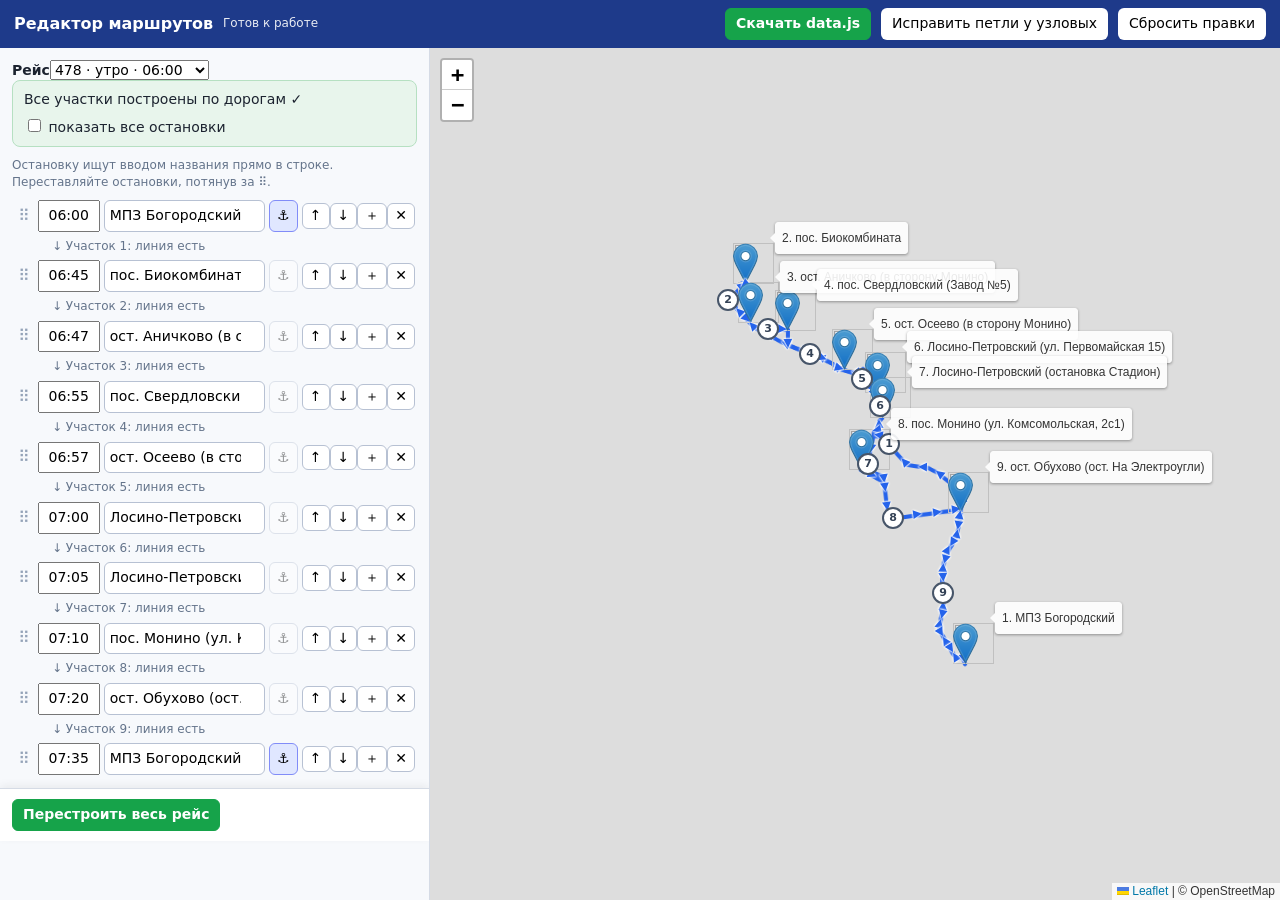
==== admin.html @ 2f1b86f5 "Add files via upload" ====
<!doctype html>
<html lang="ru"><head><meta charset="utf-8">
<meta name="viewport" content="width=device-width,initial-scale=1">
<title>Редактор маршрутов</title>
<link rel="stylesheet" href="vendor/leaflet/leaflet.css">
<style>
*{box-sizing:border-box}body{margin:0;font:14px/1.4 system-ui,Roboto,sans-serif;color:#1c2330;height:100vh;display:flex;flex-direction:column}
header{display:flex;gap:10px;align-items:center;padding:8px 14px;background:#1e3a8a;color:#fff}header b{font-size:16px}#st{font-size:12px;opacity:.9;flex:1}
main{flex:1;display:flex;min-height:0}aside{width:430px;overflow:auto;padding:0;border-right:1px solid #d5dbe5;background:#f7f9fc}#map{flex:1}
button,select,input{font:inherit}button{padding:5px 10px;border:1px solid #b7c1d3;border-radius:6px;background:#fff;cursor:pointer}button:hover{background:#eef3ff}
button.pri{background:#16a34a;color:#fff;border-color:#16a34a;font-weight:600}header button{border-color:#fff3}
select{max-width:100%}aside>select{width:100%;padding:6px;margin:4px 0 10px}
.box{padding:9px 11px;border-radius:8px;margin:0 0 10px;background:#e8f5ec;border:1px solid #b6e0c2}.box.warn{background:#fff3e0;border-color:#f5c98a}.box.sel{background:#fff8e1;border-color:#f59e0b}.box p{margin:4px 0 8px}
table{width:100%;border-collapse:collapse}td{padding:3px 2px;vertical-align:middle}td select{width:100%;padding:4px}.tm{width:62px;padding:4px;text-align:center}.tm.bad{border-color:#dc2626;background:#fee}
td.acts{white-space:nowrap}td.acts button{padding:2px 7px}tr.leg td{font-size:12px;padding:0 4px 4px 70px;cursor:pointer;color:#64748b}tr.leg.miss td{color:#dc2626;font-weight:600}tr.leg.cur td{background:#fff8e1}
.via{background:#f59e0b;border:2px solid #fff;border-radius:50%;box-shadow:0 0 3px #0008;color:#fff;font:700 11px/18px system-ui;text-align:center;cursor:pointer}
.ar i{display:block;font-style:normal;font-size:15px;line-height:18px;text-align:center;text-shadow:0 0 2px #fff,0 0 2px #fff,0 0 3px #fff}.ar.on i{font-size:20px}
.lb{background:#fff;border:2px solid #475569;border-radius:50%;font:700 11px/18px system-ui;text-align:center;color:#334155;cursor:pointer}.lb.on{background:#f59e0b;color:#fff;border-color:#fff;box-shadow:0 0 4px #000a}
tr.hl>td{background:#fff3c4}tr.leg.cur td{background:#fde68a;border-left:5px solid #f59e0b;font-weight:700;color:#92400e}
.via{background:#7c3aed}
tr.st.dim{opacity:.45}tr.st.hl>td{background:#fff3c4}tr.st.hl>td:first-child,tr.leg.cur>td{border-left:6px solid #f59e0b}
tr.leg td{padding:3px 8px 3px 40px}tr.leg.flag td{color:#b45309;font-weight:600}tr.leg.cur td{background:#f59e0b;color:#fff;font-size:13px;padding:6px 8px 6px 40px}
.tg{display:inline-block;font:700 11px/16px system-ui;padding:0 7px;border-radius:9px;color:#fff;margin-bottom:2px}.tg.s{background:#16a34a}.tg.e{background:#334155}
.dh{cursor:grab;color:#94a3b8;font-size:16px;padding:0 4px;user-select:none}tr.dragging{opacity:.3}tr.over-up>td{border-top:3px solid #7c3aed}tr.over-dn>td{border-bottom:3px solid #7c3aed}
td.sc{width:100%}.sn{width:100%;padding:5px;border:1px solid #b7c1d3;border-radius:6px}.sr{display:flex;gap:4px}.hb{padding:2px 7px;opacity:.4}.hb.on{opacity:1;background:#e0e7ff;border-color:#818cf8}.hint{font-size:12px;color:#64748b;margin:0 0 6px}
.in{padding:12px}.bar{position:sticky;bottom:0;display:flex;gap:8px;flex-wrap:wrap;margin:10px -12px -12px;padding:10px 12px;background:#fff;border-top:1px solid #d5dbe5;box-shadow:0 -3px 8px #0000000f}
tr.st.dim{opacity:.8}tr.st.hl>td{background:#fffaf0}tr.st.hl>td:first-child,tr.leg.cur>td{border-left:3px solid #f59e0b}
tr.leg.cur td{background:#fffaf0;color:#92400e;font-size:12px;font-weight:600;padding:3px 8px 3px 40px}
.tg.s,.tg.e{background:#fff;color:#92400e;border:1px solid #e9c46a;font-weight:600}.box.sel{border-color:#f0dcae}.okb{border-color:#16a34a;color:#166534;background:#f0fdf4}
@media(max-width:800px){main{flex-direction:column}aside{width:100%;height:50%}}
</style></head><body>
<header><b>Редактор маршрутов</b><span id="st">Готов к работе</span><button id="dl" class="pri">Скачать data.js</button><button id="fh" title="Перестроить линии, которые начинаются или заканчиваются на узловых остановках (⚓)">Исправить петли у узловых</button><button id="rs">Сбросить правки</button></header>
<main><aside id="side"></aside><div id="map"></div></main>
<script src="vendor/leaflet/leaflet.js"></script>
<script src="data.js"></script>
<script>
const KEY="busadmin.v1";
let D=JSON.parse(JSON.stringify(window.BUS_DATA));D.geom=D.geom||{};D.via=D.via||{};
try{const d=JSON.parse(localStorage.getItem(KEY)||"null");if(d&&d.trips)D=d}catch(e){}
D.okLegs=D.okLegs||[];
let ti=0,sel=null,showAll=false,place=null,onlyOne=false;
const $=id=>document.getElementById(id),esc=s=>String(s).replace(/[&<>"]/g,c=>({"&":"&amp;","<":"&lt;",">":"&gt;",'"':"&quot;"}[c]));
const stop=n=>D.stops.find(s=>s.name===n),has=s=>s&&s.lat!=null,pk=(a,b)=>a+"→"+b;
let tm;const say=m=>{$("st").textContent=m;clearTimeout(tm);tm=setTimeout(()=>{if($("st").textContent===m)$("st").textContent=""},6000)};
const save=()=>{try{localStorage.setItem(KEY,JSON.stringify(D))}catch(e){}};
const legs=t=>{const ns=t.stops.map(s=>s.stop),r=[];for(let i=0;i<ns.length-1;i++)if(ns[i]!==ns[i+1]&&has(stop(ns[i]))&&has(stop(ns[i+1])))r.push(pk(ns[i],ns[i+1]));return r};
const rawSus=k=>{const g=D.geom[k];if(!g)return false;const[a,b]=k.split("→"),A=stop(a),B=stop(b);let n=0;for(let i=1;i<g.length;i++)n+=dist(g[i-1],g[i]);return n>1500&&n/(dist([A.lat,A.lon],[B.lat,B.lon])||1)>2.2};
const sus=k=>rawSus(k)&&!D.okLegs.includes(k);const unok=k=>{D.okLegs=D.okLegs.filter(x=>x!==k)};
const isHub=n=>{const x=stop(n);return !!(x&&x.hub)};let hubDone=new Set();
const bad=t=>legs(t).some(k=>!D.geom[k]||sus(k))||t.stops.some(s=>!has(stop(s.stop)));
const simp=a=>{const r=[a[0]];for(const p of a)if(Math.abs(p[0]-r[r.length-1][0])+Math.abs(p[1]-r[r.length-1][1])>4e-5)r.push(p);r.push(a[a.length-1]);return r.map(p=>[+p[0].toFixed(5),+p[1].toFixed(5)])};

const map=L.map("map").setView([55.8,38.2],10);
L.tileLayer("https://tile.openstreetmap.org/{z}/{x}/{y}.png",{maxZoom:18,attribution:"© OpenStreetMap"}).addTo(map);
const lg=L.layerGroup().addTo(map),viaIcon=L.divIcon({className:"via",iconSize:[16,16]});

const dist=(p,q)=>Math.hypot((q[0]-p[0])*111320,(q[1]-p[1])*111320*Math.cos(p[0]*Math.PI/180));
const brg=(p,q)=>Math.atan2((q[1]-p[1])*Math.cos(p[0]*Math.PI/180),q[0]-p[0])*180/Math.PI;
function along(ll,step,only){const c=[0];for(let i=1;i<ll.length;i++)c.push(c[i-1]+dist(ll[i-1],ll[i]));const tot=c[c.length-1],n=Math.max(1,Math.round(tot/step));
  const Ts=only!=null?[tot*only]:Array.from({length:n},(_,m)=>tot*(m+.75)/n);
  return Ts.map(T=>{let i=1;while(i<c.length-1&&c[i]<T)i++;const f=Math.min(1,Math.max(0,(T-c[i-1])/((c[i]-c[i-1])||1)));
    return[ll[i-1][0]+(ll[i][0]-ll[i-1][0])*f,ll[i-1][1]+(ll[i][1]-ll[i-1][1])*f,brg(ll[i-1],ll[i])]})}
function draw(fit){
  lg.clearLayers();const t=D.trips[ti],ns=t.stops.map(s=>s.stop),pts=[],ks=legs(t),sa=sel?sel.split("→"):[];
  const paint=(k)=>{const[a,b]=k.split("→"),A=stop(a),B=stop(b),g=D.geom[k],ok=!!g,ll=ok?g:[[A.lat,A.lon],[B.lat,B.lon]],on=k===sel,col=on?"#f59e0b":ok?"#2563eb":"#dc2626",op=sel&&!on?.35:1;
    if(sel&&!on&&onlyOne)return;
    if(on)L.polyline(ll,{color:"#fff",weight:13,opacity:.95,interactive:false}).addTo(lg);
    L.polyline(ll,{color:col,weight:on?7:4,opacity:op,dashArray:ok?null:"8 8",interactive:!sel,bubblingMouseEvents:false}).on("click",()=>{sel=k;render();draw()}).addTo(lg);
    along(ll,on?350:800).forEach(p=>L.marker([p[0],p[1]],{icon:L.divIcon({className:"ar"+(on?" on":""),html:`<i style="transform:rotate(${p[2]}deg);color:${col}">▲</i>`,iconSize:[20,20]}),interactive:false,keyboard:false,opacity:op}).addTo(lg));
    const m=along(ll,1,.5)[0];
    L.marker([m[0],m[1]],{icon:L.divIcon({className:"lb"+(on?" on":""),html:ks.indexOf(k)+1,iconSize:[22,22]}),opacity:op,zIndexOffset:on?900:500})
      .bindTooltip("Участок "+(ks.indexOf(k)+1)+": "+a+" → "+b).on("click",()=>{sel=k;render();draw()}).addTo(lg)};
  ks.filter(k=>k!==sel).forEach(paint);if(sel&&ks.includes(sel))paint(sel);
  if(sel)(D.via[sel]||[]).forEach((v,i)=>L.marker(v,{draggable:true,icon:L.divIcon({className:"via",html:i+1,iconSize:[22,22]}),zIndexOffset:1000,title:"Нажмите — убрать точку, перетащите — сдвинуть"})
    .on("dragend",e=>{const p=e.target.getLatLng();D.via[sel][i]=[+p.lat.toFixed(5),+p.lng.toFixed(5)];save();say("Точка сдвинута — нажмите «Построить участок»")})
    .on("click",()=>{D.via[sel].splice(i,1);save();render();draw();say("Точка убрана")}).addTo(lg));
  (showAll?D.stops.map(s=>s.name):[...new Set(ns)]).forEach(n=>{const s=stop(n);if(!has(s))return;pts.push([s.lat,s.lon]);const i=ns.indexOf(n);
    const tag=n===sa[0]?"▶ НАЧАЛО: ":n===sa[1]?"■ КОНЕЦ: ":"";
    L.marker([s.lat,s.lon],{draggable:true,title:n,zIndexOffset:n===sa[0]||n===sa[1]?800:0}).bindTooltip(tag+(i>=0?(i+1)+". ":"")+n,{permanent:i>=0&&!showAll||!!tag,direction:"right",offset:[8,-18]})
    .on("dragend",e=>{const p=e.target.getLatLng();if(s.hub){if(!confirm("«"+n+"» — узловая остановка, общая для всех маршрутов. Сдвинуть её? Линии других рейсов останутся как есть."))return draw();s.lat=+p.lat.toFixed(6);s.lon=+p.lng.toFixed(6);save();say("Узловая остановка сдвинута, линии не сброшены");render();return draw()}s.lat=+p.lat.toFixed(6);s.lon=+p.lng.toFixed(6);
      Object.keys(D.geom).filter(k=>k.split("→").includes(n)).forEach(k=>{delete D.geom[k];unok(k)});save();say("Остановка сдвинута, её линии сброшены — нажмите «Построить по дорогам»");render();draw()}).addTo(lg)});
  if(fit&&pts.length)map.fitBounds(pts,{padding:[50,50]});
}
map.on("click",e=>{
  const p=[+e.latlng.lat.toFixed(5),+e.latlng.lng.toFixed(5)];
  if(place){const s=stop(place);s.lat=p[0];s.lon=p[1];say("«"+place+"» поставлена на карту");place=null;save();render();draw();return}
  if(!sel)return;const[a,b]=sel.split("→"),A=stop(a),B=stop(b),dx=B.lon-A.lon,dy=B.lat-A.lat,t=v=>((v[1]-A.lon)*dx+(v[0]-A.lat)*dy)/(dx*dx+dy*dy||1);
  D.via[sel]=[...(D.via[sel]||[]),p].sort((u,v)=>t(u)-t(v));save();render();draw();say("Точка добавлена — нажмите «Построить по дорогам»")});

function render(){
  const t=D.trips[ti],ns=t.stops,ks=legs(t),miss=ks.filter(k=>!D.geom[k]),hs=new Set(),he=new Set(),fl=ks.filter(sus);if(sel){const[sa,sb]=sel.split("→");ns.forEach((s,i)=>{if(s.stop===sa&&ns[i+1]&&ns[i+1].stop===sb){hs.add(i);he.add(i+1)}})}
  const noxy=[...new Set(ns.map(s=>s.stop))].filter(n=>!has(stop(n)));
  const opts=D.stops.map(s=>s.name).sort((a,b)=>a.localeCompare(b,"ru"));
  let rows="";ns.forEach((s,i)=>{
    const tg=(hs.has(i)?'<span class="tg s">начало участка</span> ':"")+(he.has(i)?'<span class="tg e">конец участка</span>':"");
    rows+=`<tr class="st ${hs.has(i)||he.has(i)?"hl":sel?"dim":""}" data-i="${i}"><td><span class="dh" draggable="true" data-i="${i}" title="Потяните, чтобы переставить остановку">⠿</span></td>
    <td><input class="tm" data-i="${i}" value="${s.time||""}" placeholder="по треб." title="Время ЧЧ:ММ. Пусто — «при наличии пассажиров»"></td>
    <td class="sc">${tg}<div class="sr"><input class="sn" list="stl" data-i="${i}" value="${esc(s.stop)}" placeholder="Начните вводить название" title="Нажмите и начните вводить название — список отфильтруется"><button class="hb ${isHub(s.stop)?"on":""}" data-a="hub" data-i="${i}" title="⚓ Узловая остановка (МПЗ, РЦ): общая для всех маршрутов, автобус подъезжает и уезжает с любой стороны без петель">⚓</button></div></td>
    <td class="acts"><button data-a="up" data-i="${i}" title="Выше">↑</button><button data-a="dn" data-i="${i}" title="Ниже">↓</button><button data-a="ins" data-i="${i}" title="Добавить остановку после этой">＋</button><button data-a="del" data-i="${i}" title="Удалить">✕</button></td></tr>`;
    if(i<ns.length-1&&s.stop!==ns[i+1].stop){const k=pk(s.stop,ns[i+1].stop),ok=!!D.geom[k],ready=has(stop(s.stop))&&has(stop(ns[i+1].stop)),n=ks.indexOf(k)+1,fg=ok&&sus(k);
      rows+=`<tr class="leg ${ok?"":"miss"} ${fg?"flag":""} ${k===sel?"cur":""}" data-k="${esc(k)}"><td colspan="4">${!ready?"⚠ нет места на карте":k===sel?"▸ Участок "+n+" — "+(ok?"линия есть":"нет линии")+" (выбран)":"↓ Участок "+n+": "+(ok?(fg?"⚠ проверьте — возможен крюк":rawSus(k)?"линия есть ✓ крюк подтверждён":"линия есть"):"НЕТ линии (пунктир)")}</td></tr>`}});
  let legBox="";if(sel){const[a,b]=sel.split("→"),n=(D.via[sel]||[]).length;
    legBox=`<div class="box sel"><b>Выбран участок ${ks.indexOf(sel)+1}: ${esc(a)} → ${esc(b)}</b><p>Автобус едет <b>из «${esc(a)}» в «${esc(b)}»</b> — направление показывают стрелки ▲ на карте.<br>Кликните по карте — добавится точка пути. Нажмите на фиолетовую точку — она исчезнет, перетащите — сдвинется.</p>
    <button data-a="vl" ${n?"":"disabled"}>↶ Убрать последнюю точку</button> <button data-a="cv" ${n?"":"disabled"}>Убрать все (${n})</button> <button data-a="cl">Закрыть</button>
    <p style="margin:8px 0 0"><label><input type="checkbox" id="so" ${onlyOne?"checked":""}> показывать только этот участок</label></p></div>`}
  $("side").innerHTML=`<div class="in"><label><b>Рейс</b></label><select id="ts">${D.trips.map((x,i)=>`<option value="${i}" ${i===ti?"selected":""}>${bad(x)?"⚠ ":""}${x.route} · ${x.part==="morning"?"утро":"вечер"} · ${x.start}</option>`).join("")}</select>
  <div class="box ${miss.length||noxy.length?"warn":""}">${miss.length?`Участков без линии по дороге: <b>${miss.length}</b> (красный пунктир на карте). `:"Все участки построены по дорогам ✓ "}${fl.length?`<br>Проверьте участки с возможным крюком: <b>${fl.length}</b>. `:""}${noxy.length?`<br>Нет места на карте: ${noxy.map(esc).join(", ")} — кликните по карте. `:""}
    <p style="margin:6px 0 0"><label><input type="checkbox" id="sa" ${showAll?"checked":""}> показать все остановки</label></p></div>
  ${legBox}<datalist id="stl">${opts.map(o=>`<option value="${esc(o)}">`).join("")}</datalist><p class="hint">Остановку ищут вводом названия прямо в строке. Переставляйте остановки, потянув за ⠿.</p><table>${rows}</table><div class="bar"><button data-a="bt" class="pri">${miss.length?"Построить по дорогам недостающие":"Перестроить весь рейс"}</button>${sel?`<button data-a="bl">Построить участок ${ks.indexOf(sel)+1}</button>`:""}${sel&&rawSus(sel)?(D.okLegs.includes(sel)?`<button data-a="unok">Снять подтверждение крюка</button>`:`<button data-a="ok" class="okb">✓ Крюк верный — подтвердить</button>`):""}</div></div>`;
  const cu=document.querySelector("tr.leg.cur");if(cu)cu.scrollIntoView({block:"nearest"});
}
function touch(){const t=D.trips[ti],tt=t.stops.filter(s=>s.time);if(sel&&!legs(t).includes(sel))sel=null;t.start=tt.length?tt[0].time:t.start;t.end=tt.length?tt[tt.length-1].time:t.end;save();render();draw()}

$("side").addEventListener("change",e=>{
  const el=e.target,t=D.trips[ti];
  if(el.id==="ts"){ti=+el.value;sel=null;render();draw(true)}
  else if(el.id==="sa"){showAll=el.checked;draw()}
  else if(el.id==="so"){onlyOne=el.checked;draw()}
  else if(el.classList.contains("tm")){const s=t.stops[+el.dataset.i],v=el.value.trim();
    if(!v){s.time=null;s.kind="demand"}else{const m=v.match(/^(\d{1,2})[:.](\d{2})$/);if(!m||+m[1]>23||+m[2]>59){el.classList.add("bad");say("Время вводится как 17:25");return}s.time=m[1].padStart(2,"0")+":"+m[2];if(s.kind==="demand")s.kind="approx"}touch()}
  else if(el.classList.contains("sn")){const s=t.stops[+el.dataset.i],v=el.value.trim(),old=s.stop;
    if(!v||v===old){el.value=old;return}
    if(!stop(v)){if(!confirm("Остановки «"+v+"» нет в списке. Создать новую остановку с таким названием?")){el.value=old;return}
      D.stops.push({name:v,query:v,lat:null,lon:null});place=v;say("Кликните по карте, где находится «"+v+"»")}
    s.stop=v;touch()}});
$("side").addEventListener("focusin",e=>{const el=e.target;if(el.classList&&el.classList.contains("sn")){el.dataset.old=el.value;el.value=""}});
$("side").addEventListener("focusout",e=>{const el=e.target;if(el.classList&&el.classList.contains("sn")&&!el.value)el.value=el.dataset.old});
let dragI=null;const unmark=()=>document.querySelectorAll(".over-up,.over-dn,.dragging").forEach(x=>x.classList.remove("over-up","over-dn","dragging"));
$("side").addEventListener("dragstart",e=>{const h=e.target.closest&&e.target.closest(".dh");if(!h)return;dragI=+h.dataset.i;e.dataTransfer.effectAllowed="move";e.dataTransfer.setData("text/plain",String(dragI));const tr=h.closest("tr");e.dataTransfer.setDragImage(tr,10,10);setTimeout(()=>tr.classList.add("dragging"),0)});
$("side").addEventListener("dragover",e=>{const tr=e.target.closest("tr.st");if(dragI==null||!tr)return;e.preventDefault();unmark();document.querySelector('tr.st[data-i="'+dragI+'"]').classList.add("dragging");tr.classList.add(+tr.dataset.i<dragI?"over-up":"over-dn")});
$("side").addEventListener("drop",e=>{const tr=e.target.closest("tr.st");if(dragI==null||!tr)return;e.preventDefault();const j=+tr.dataset.i,ss=D.trips[ti].stops,i=dragI;dragI=null;if(j!==i){ss.splice(j,0,ss.splice(i,1)[0]);touch()}else unmark()});
$("side").addEventListener("dragend",()=>{dragI=null;unmark()});
$("side").addEventListener("click",e=>{
  const b=e.target.closest("button"),leg=e.target.closest("tr.leg"),t=D.trips[ti];
  if(!b&&leg){sel=leg.dataset.k;render();draw();return}if(!b)return;
  const a=b.dataset.a,i=+b.dataset.i,ss=t.stops;
  if(a==="up"&&i>0)[ss[i-1],ss[i]]=[ss[i],ss[i-1]];
  else if(a==="dn"&&i<ss.length-1)[ss[i+1],ss[i]]=[ss[i],ss[i+1]];
  else if(a==="ins")ss.splice(i+1,0,{stop:ss[i].stop,time:null,kind:"demand"});
  else if(a==="del"){if(ss.length<=2)return say("В рейсе должно остаться минимум 2 остановки");if(!confirm("Удалить остановку «"+ss[i].stop+"» из этого рейса?"))return;ss.splice(i,1)}
  else if(a==="hub"){const st=stop(ss[i].stop);if(st.hub)delete st.hub;else st.hub=true;save();render();draw();say(st.hub?"«"+st.name+"» — узловая: маршруты подъезжают и уезжают без петель. Нажмите «Исправить петли у узловых».":"Отметка узловой снята");return}
  else if(a==="bt")return build(ss.map(s=>s.stop),legs(t).some(k=>!D.geom[k])?"missing":"all");
  else if(a==="bl")return build(sel.split("→"),"all");
  else if(a==="vl"){D.via[sel].pop();if(!D.via[sel].length)delete D.via[sel];save();render();draw();return}
  else if(a==="ok"){D.okLegs.push(sel);save();render();draw();say("Участок подтверждён — предупреждение о крюке снято");return}
  else if(a==="unok"){unok(sel);save();render();draw();return}
  else if(a==="cv"){delete D.via[sel];delete D.geom[sel];unok(sel);save();render();draw();return}
  else if(a==="cl"){sel=null;render();draw();return}
  else return;touch()});

async function buildChunk(list,mode){
  const wps=[],isS=[];list.forEach((n,i)=>{if(i)(D.via[pk(list[i-1],n)]||[]).forEach(v=>{wps.push(v);isS.push(null)});const s=stop(n);wps.push([s.lat,s.lon]);isS.push(n)});
  say("Строю маршрут по дорогам…");let j;const base="https://router.project-osrm.org/route/v1/driving/"+wps.map(p=>p[1]+","+p[0]).join(";")+"?overview=false&steps=true&geometries=geojson&continue_straight=true";
  try{for(const ap of ["&approaches="+isS.map(x=>x&&!isHub(x)?"curb":"unrestricted").join(";"),""]){j=await(await fetch(base+ap)).json();if(j.code==="Ok")break}}
  catch(e){say("Нет связи с сервером маршрутов. Проверьте интернет и повторите.");return -1}
  if(j.code!=="Ok"){say("Не удалось построить маршрут ("+j.code+"). Попробуйте поставить точки пути.");return -1}
  let prev=list[0],acc=[],n=0;
  j.routes[0].legs.forEach((leg,k)=>{leg.steps.forEach(st=>st.geometry.coordinates.forEach(c=>acc.push([c[1],c[0]])));const nm=isS[k+1];if(!nm)return;
    const key=pk(prev,nm),want=mode==="all"||(mode==="missing"&&!D.geom[key])||(mode==="hub"&&(isHub(prev)||isHub(nm))&&!hubDone.has(key));
    if(want){D.geom[key]=simp(acc);unok(key);n++;hubDone.add(key)}prev=nm;acc=[]});
  return n}
async function build(list,mode,quiet){
  list=list.filter((n,i)=>has(stop(n))&&(i===0||n!==list[i-1]));if(list.length<2){if(!quiet)say("Не хватает остановок с местом на карте");return 0}
  const ch=[];let cur=[list[0]];for(let i=1;i<list.length;i++){cur.push(list[i]);if(isHub(list[i])&&i<list.length-1){ch.push(cur);cur=[list[i]]}}ch.push(cur);
  let n=0;for(const c of ch){if(c.length<2)continue;const r=await buildChunk(c,mode);if(r<0)return -1;n+=r}
  if(!quiet){save();render();draw();say("Готово: построено участков — "+n+". Проверьте линии на карте.")}return n}
$("fh").onclick=async()=>{const hubs=D.stops.filter(x=>x.hub).map(x=>x.name);if(!hubs.length)return say("Сначала отметьте узловые остановки значком ⚓");
  if(!confirm("Перестроить все линии, которые начинаются или заканчиваются на узловых остановках ("+hubs.join(", ")+")? Займёт около минуты. Подтверждения крюков для этих участков сбросятся."))return;
  hubDone=new Set();let n=0;for(const t of D.trips){const ns=t.stops.map(x=>x.stop);if(!ns.some(isHub))continue;const r=await build(ns,"hub",true);if(r<0)break;n+=r;save();await new Promise(r=>setTimeout(r,1100))}
  render();draw();say("Готово: перестроено линий — "+n+". Проверьте их на карте.")};
$("dl").onclick=()=>{D.built=new Date().toISOString().slice(0,10);
  const a=document.createElement("a");a.href=URL.createObjectURL(new Blob(["window.BUS_DATA = "+JSON.stringify(D)+";\n"],{type:"text/javascript"}));a.download="data.js";a.click();
  say("Файл data.js скачан. Замените им старый data.js на сайте.")};
$("rs").onclick=()=>{if(confirm("Отменить все правки и вернуть данные из data.js?")){try{localStorage.removeItem(KEY)}catch(e){}location.reload()}};
render();draw(true);
</script></body></html>
---- vendor/leaflet/leaflet.css ----
/* required styles */

.leaflet-pane,
.leaflet-tile,
.leaflet-marker-icon,
.leaflet-marker-shadow,
.leaflet-tile-container,
.leaflet-pane > svg,
.leaflet-pane > canvas,
.leaflet-zoom-box,
.leaflet-image-layer,
.leaflet-layer {
	position: absolute;
	left: 0;
	top: 0;
	}
.leaflet-container {
	overflow: hidden;
	}
.leaflet-tile,
.leaflet-marker-icon,
.leaflet-marker-shadow {
	-webkit-user-select: none;
	   -moz-user-select: none;
	        user-select: none;
	  -webkit-user-drag: none;
	}
/* Prevents IE11 from highlighting tiles in blue */
.leaflet-tile::selection {
	background: transparent;
}
/* Safari renders non-retina tile on retina better with this, but Chrome is worse */
.leaflet-safari .leaflet-tile {
	image-rendering: -webkit-optimize-contrast;
	}
/* hack that prevents hw layers "stretching" when loading new tiles */
.leaflet-safari .leaflet-tile-container {
	width: 1600px;
	height: 1600px;
	-webkit-transform-origin: 0 0;
	}
.leaflet-marker-icon,
.leaflet-marker-shadow {
	display: block;
	}
/* .leaflet-container svg: reset svg max-width decleration shipped in Joomla! (joomla.org) 3.x */
/* .leaflet-container img: map is broken in FF if you have max-width: 100% on tiles */
.leaflet-container .leaflet-overlay-pane svg {
	max-width: none !important;
	max-height: none !important;
	}
.leaflet-container .leaflet-marker-pane img,
.leaflet-container .leaflet-shadow-pane img,
.leaflet-container .leaflet-tile-pane img,
.leaflet-container img.leaflet-image-layer,
.leaflet-container .leaflet-tile {
	max-width: none !important;
	max-height: none !important;
	width: auto;
	padding: 0;
	}

.leaflet-container img.leaflet-tile {
	/* See: https://bugs.chromium.org/p/chromium/issues/detail?id=600120 */
	mix-blend-mode: plus-lighter;
}

.leaflet-container.leaflet-touch-zoom {
	-ms-touch-action: pan-x pan-y;
	touch-action: pan-x pan-y;
	}
.leaflet-container.leaflet-touch-drag {
	-ms-touch-action: pinch-zoom;
	/* Fallback for FF which doesn't support pinch-zoom */
	touch-action: none;
	touch-action: pinch-zoom;
}
.leaflet-container.leaflet-touch-drag.leaflet-touch-zoom {
	-ms-touch-action: none;
	touch-action: none;
}
.leaflet-container {
	-webkit-tap-highlight-color: transparent;
}
.leaflet-container a {
	-webkit-tap-highlight-color: rgba(51, 181, 229, 0.4);
}
.leaflet-tile {
	filter: inherit;
	visibility: hidden;
	}
.leaflet-tile-loaded {
	visibility: inherit;
	}
.leaflet-zoom-box {
	width: 0;
	height: 0;
	-moz-box-sizing: border-box;
	     box-sizing: border-box;
	z-index: 800;
	}
/* workaround for https://bugzilla.mozilla.org/show_bug.cgi?id=888319 */
.leaflet-overlay-pane svg {
	-moz-user-select: none;
	}

.leaflet-pane         { z-index: 400; }

.leaflet-tile-pane    { z-index: 200; }
.leaflet-overlay-pane { z-index: 400; }
.leaflet-shadow-pane  { z-index: 500; }
.leaflet-marker-pane  { z-index: 600; }
.leaflet-tooltip-pane   { z-index: 650; }
.leaflet-popup-pane   { z-index: 700; }

.leaflet-map-pane canvas { z-index: 100; }
.leaflet-map-pane svg    { z-index: 200; }

.leaflet-vml-shape {
	width: 1px;
	height: 1px;
	}
.lvml {
	behavior: url(#default#VML);
	display: inline-block;
	position: absolute;
	}


/* control positioning */

.leaflet-control {
	position: relative;
	z-index: 800;
	pointer-events: visiblePainted; /* IE 9-10 doesn't have auto */
	pointer-events: auto;
	}
.leaflet-top,
.leaflet-bottom {
	position: absolute;
	z-index: 1000;
	pointer-events: none;
	}
.leaflet-top {
	top: 0;
	}
.leaflet-right {
	right: 0;
	}
.leaflet-bottom {
	bottom: 0;
	}
.leaflet-left {
	left: 0;
	}
.leaflet-control {
	float: left;
	clear: both;
	}
.leaflet-right .leaflet-control {
	float: right;
	}
.leaflet-top .leaflet-control {
	margin-top: 10px;
	}
.leaflet-bottom .leaflet-control {
	margin-bottom: 10px;
	}
.leaflet-left .leaflet-control {
	margin-left: 10px;
	}
.leaflet-right .leaflet-control {
	margin-right: 10px;
	}


/* zoom and fade animations */

.leaflet-fade-anim .leaflet-popup {
	opacity: 0;
	-webkit-transition: opacity 0.2s linear;
	   -moz-transition: opacity 0.2s linear;
	        transition: opacity 0.2s linear;
	}
.leaflet-fade-anim .leaflet-map-pane .leaflet-popup {
	opacity: 1;
	}
.leaflet-zoom-animated {
	-webkit-transform-origin: 0 0;
	    -ms-transform-origin: 0 0;
	        transform-origin: 0 0;
	}
svg.leaflet-zoom-animated {
	will-change: transform;
}

.leaflet-zoom-anim .leaflet-zoom-animated {
	-webkit-transition: -webkit-transform 0.25s cubic-bezier(0,0,0.25,1);
	   -moz-transition:    -moz-transform 0.25s cubic-bezier(0,0,0.25,1);
	        transition:         transform 0.25s cubic-bezier(0,0,0.25,1);
	}
.leaflet-zoom-anim .leaflet-tile,
.leaflet-pan-anim .leaflet-tile {
	-webkit-transition: none;
	   -moz-transition: none;
	        transition: none;
	}

.leaflet-zoom-anim .leaflet-zoom-hide {
	visibility: hidden;
	}


/* cursors */

.leaflet-interactive {
	cursor: pointer;
	}
.leaflet-grab {
	cursor: -webkit-grab;
	cursor:    -moz-grab;
	cursor:         grab;
	}
.leaflet-crosshair,
.leaflet-crosshair .leaflet-interactive {
	cursor: crosshair;
	}
.leaflet-popup-pane,
.leaflet-control {
	cursor: auto;
	}
.leaflet-dragging .leaflet-grab,
.leaflet-dragging .leaflet-grab .leaflet-interactive,
.leaflet-dragging .leaflet-marker-draggable {
	cursor: move;
	cursor: -webkit-grabbing;
	cursor:    -moz-grabbing;
	cursor:         grabbing;
	}

/* marker & overlays interactivity */
.leaflet-marker-icon,
.leaflet-marker-shadow,
.leaflet-image-layer,
.leaflet-pane > svg path,
.leaflet-tile-container {
	pointer-events: none;
	}

.leaflet-marker-icon.leaflet-interactive,
.leaflet-image-layer.leaflet-interactive,
.leaflet-pane > svg path.leaflet-interactive,
svg.leaflet-image-layer.leaflet-interactive path {
	pointer-events: visiblePainted; /* IE 9-10 doesn't have auto */
	pointer-events: auto;
	}

/* visual tweaks */

.leaflet-container {
	background: #ddd;
	outline-offset: 1px;
	}
.leaflet-container a {
	color: #0078A8;
	}
.leaflet-zoom-box {
	border: 2px dotted #38f;
	background: rgba(255,255,255,0.5);
	}


/* general typography */
.leaflet-container {
	font-family: "Helvetica Neue", Arial, Helvetica, sans-serif;
	font-size: 12px;
	font-size: 0.75rem;
	line-height: 1.5;
	}


/* general toolbar styles */

.leaflet-bar {
	box-shadow: 0 1px 5px rgba(0,0,0,0.65);
	border-radius: 4px;
	}
.leaflet-bar a {
	background-color: #fff;
	border-bottom: 1px solid #ccc;
	width: 26px;
	height: 26px;
	line-height: 26px;
	display: block;
	text-align: center;
	text-decoration: none;
	color: black;
	}
.leaflet-bar a,
.leaflet-control-layers-toggle {
	background-position: 50% 50%;
	background-repeat: no-repeat;
	display: block;
	}
.leaflet-bar a:hover,
.leaflet-bar a:focus {
	background-color: #f4f4f4;
	}
.leaflet-bar a:first-child {
	border-top-left-radius: 4px;
	border-top-right-radius: 4px;
	}
.leaflet-bar a:last-child {
	border-bottom-left-radius: 4px;
	border-bottom-right-radius: 4px;
	border-bottom: none;
	}
.leaflet-bar a.leaflet-disabled {
	cursor: default;
	background-color: #f4f4f4;
	color: #bbb;
	}

.leaflet-touch .leaflet-bar a {
	width: 30px;
	height: 30px;
	line-height: 30px;
	}
.leaflet-touch .leaflet-bar a:first-child {
	border-top-left-radius: 2px;
	border-top-right-radius: 2px;
	}
.leaflet-touch .leaflet-bar a:last-child {
	border-bottom-left-radius: 2px;
	border-bottom-right-radius: 2px;
	}

/* zoom control */

.leaflet-control-zoom-in,
.leaflet-control-zoom-out {
	font: bold 18px 'Lucida Console', Monaco, monospace;
	text-indent: 1px;
	}

.leaflet-touch .leaflet-control-zoom-in, .leaflet-touch .leaflet-control-zoom-out  {
	font-size: 22px;
	}


/* layers control */

.leaflet-control-layers {
	box-shadow: 0 1px 5px rgba(0,0,0,0.4);
	background: #fff;
	border-radius: 5px;
	}
.leaflet-control-layers-toggle {
	background-image: url(images/layers.png);
	width: 36px;
	height: 36px;
	}
.leaflet-retina .leaflet-control-layers-toggle {
	background-image: url(images/layers-2x.png);
	background-size: 26px 26px;
	}
.leaflet-touch .leaflet-control-layers-toggle {
	width: 44px;
	height: 44px;
	}
.leaflet-control-layers .leaflet-control-layers-list,
.leaflet-control-layers-expanded .leaflet-control-layers-toggle {
	display: none;
	}
.leaflet-control-layers-expanded .leaflet-control-layers-list {
	display: block;
	position: relative;
	}
.leaflet-control-layers-expanded {
	padding: 6px 10px 6px 6px;
	color: #333;
	background: #fff;
	}
.leaflet-control-layers-scrollbar {
	overflow-y: scroll;
	overflow-x: hidden;
	padding-right: 5px;
	}
.leaflet-control-layers-selector {
	margin-top: 2px;
	position: relative;
	top: 1px;
	}
.leaflet-control-layers label {
	display: block;
	font-size: 13px;
	font-size: 1.08333em;
	}
.leaflet-control-layers-separator {
	height: 0;
	border-top: 1px solid #ddd;
	margin: 5px -10px 5px -6px;
	}

/* Default icon URLs */
.leaflet-default-icon-path { /* used only in path-guessing heuristic, see L.Icon.Default */
	background-image: url(images/marker-icon.png);
	}


/* attribution and scale controls */

.leaflet-container .leaflet-control-attribution {
	background: #fff;
	background: rgba(255, 255, 255, 0.8);
	margin: 0;
	}
.leaflet-control-attribution,
.leaflet-control-scale-line {
	padding: 0 5px;
	color: #333;
	line-height: 1.4;
	}
.leaflet-control-attribution a {
	text-decoration: none;
	}
.leaflet-control-attribution a:hover,
.leaflet-control-attribution a:focus {
	text-decoration: underline;
	}
.leaflet-attribution-flag {
	display: inline !important;
	vertical-align: baseline !important;
	width: 1em;
	height: 0.6669em;
	}
.leaflet-left .leaflet-control-scale {
	margin-left: 5px;
	}
.leaflet-bottom .leaflet-control-scale {
	margin-bottom: 5px;
	}
.leaflet-control-scale-line {
	border: 2px solid #777;
	border-top: none;
	line-height: 1.1;
	padding: 2px 5px 1px;
	white-space: nowrap;
	-moz-box-sizing: border-box;
	     box-sizing: border-box;
	background: rgba(255, 255, 255, 0.8);
	text-shadow: 1px 1px #fff;
	}
.leaflet-control-scale-line:not(:first-child) {
	border-top: 2px solid #777;
	border-bottom: none;
	margin-top: -2px;
	}
.leaflet-control-scale-line:not(:first-child):not(:last-child) {
	border-bottom: 2px solid #777;
	}

.leaflet-touch .leaflet-control-attribution,
.leaflet-touch .leaflet-control-layers,
.leaflet-touch .leaflet-bar {
	box-shadow: none;
	}
.leaflet-touch .leaflet-control-layers,
.leaflet-touch .leaflet-bar {
	border: 2px solid rgba(0,0,0,0.2);
	background-clip: padding-box;
	}


/* popup */

.leaflet-popup {
	position: absolute;
	text-align: center;
	margin-bottom: 20px;
	}
.leaflet-popup-content-wrapper {
	padding: 1px;
	text-align: left;
	border-radius: 12px;
	}
.leaflet-popup-content {
	margin: 13px 24px 13px 20px;
	line-height: 1.3;
	font-size: 13px;
	font-size: 1.08333em;
	min-height: 1px;
	}
.leaflet-popup-content p {
	margin: 17px 0;
	margin: 1.3em 0;
	}
.leaflet-popup-tip-container {
	width: 40px;
	height: 20px;
	position: absolute;
	left: 50%;
	margin-top: -1px;
	margin-left: -20px;
	overflow: hidden;
	pointer-events: none;
	}
.leaflet-popup-tip {
	width: 17px;
	height: 17px;
	padding: 1px;

	margin: -10px auto 0;
	pointer-events: auto;

	-webkit-transform: rotate(45deg);
	   -moz-transform: rotate(45deg);
	    -ms-transform: rotate(45deg);
	        transform: rotate(45deg);
	}
.leaflet-popup-content-wrapper,
.leaflet-popup-tip {
	background: white;
	color: #333;
	box-shadow: 0 3px 14px rgba(0,0,0,0.4);
	}
.leaflet-container a.leaflet-popup-close-button {
	position: absolute;
	top: 0;
	right: 0;
	border: none;
	text-align: center;
	width: 24px;
	height: 24px;
	font: 16px/24px Tahoma, Verdana, sans-serif;
	color: #757575;
	text-decoration: none;
	background: transparent;
	}
.leaflet-container a.leaflet-popup-close-button:hover,
.leaflet-container a.leaflet-popup-close-button:focus {
	color: #585858;
	}
.leaflet-popup-scrolled {
	overflow: auto;
	}

.leaflet-oldie .leaflet-popup-content-wrapper {
	-ms-zoom: 1;
	}
.leaflet-oldie .leaflet-popup-tip {
	width: 24px;
	margin: 0 auto;

	-ms-filter: "progid:DXImageTransform.Microsoft.Matrix(M11=0.70710678, M12=0.70710678, M21=-0.70710678, M22=0.70710678)";
	filter: progid:DXImageTransform.Microsoft.Matrix(M11=0.70710678, M12=0.70710678, M21=-0.70710678, M22=0.70710678);
	}

.leaflet-oldie .leaflet-control-zoom,
.leaflet-oldie .leaflet-control-layers,
.leaflet-oldie .leaflet-popup-content-wrapper,
.leaflet-oldie .leaflet-popup-tip {
	border: 1px solid #999;
	}


/* div icon */

.leaflet-div-icon {
	background: #fff;
	border: 1px solid #666;
	}


/* Tooltip */
/* Base styles for the element that has a tooltip */
.leaflet-tooltip {
	position: absolute;
	padding: 6px;
	background-color: #fff;
	border: 1px solid #fff;
	border-radius: 3px;
	color: #222;
	white-space: nowrap;
	-webkit-user-select: none;
	-moz-user-select: none;
	-ms-user-select: none;
	user-select: none;
	pointer-events: none;
	box-shadow: 0 1px 3px rgba(0,0,0,0.4);
	}
.leaflet-tooltip.leaflet-interactive {
	cursor: pointer;
	pointer-events: auto;
	}
.leaflet-tooltip-top:before,
.leaflet-tooltip-bottom:before,
.leaflet-tooltip-left:before,
.leaflet-tooltip-right:before {
	position: absolute;
	pointer-events: none;
	border: 6px solid transparent;
	background: transparent;
	content: "";
	}

/* Directions */

.leaflet-tooltip-bottom {
	margin-top: 6px;
}
.leaflet-tooltip-top {
	margin-top: -6px;
}
.leaflet-tooltip-bottom:before,
.leaflet-tooltip-top:before {
	left: 50%;
	margin-left: -6px;
	}
.leaflet-tooltip-top:before {
	bottom: 0;
	margin-bottom: -12px;
	border-top-color: #fff;
	}
.leaflet-tooltip-bottom:before {
	top: 0;
	margin-top: -12px;
	margin-left: -6px;
	border-bottom-color: #fff;
	}
.leaflet-tooltip-left {
	margin-left: -6px;
}
.leaflet-tooltip-right {
	margin-left: 6px;
}
.leaflet-tooltip-left:before,
.leaflet-tooltip-right:before {
	top: 50%;
	margin-top: -6px;
	}
.leaflet-tooltip-left:before {
	right: 0;
	margin-right: -12px;
	border-left-color: #fff;
	}
.leaflet-tooltip-right:before {
	left: 0;
	margin-left: -12px;
	border-right-color: #fff;
	}

/* Printing */

@media print {
	/* Prevent printers from removing background-images of controls. */
	.leaflet-control {
		-webkit-print-color-adjust: exact;
		print-color-adjust: exact;
		}
	}
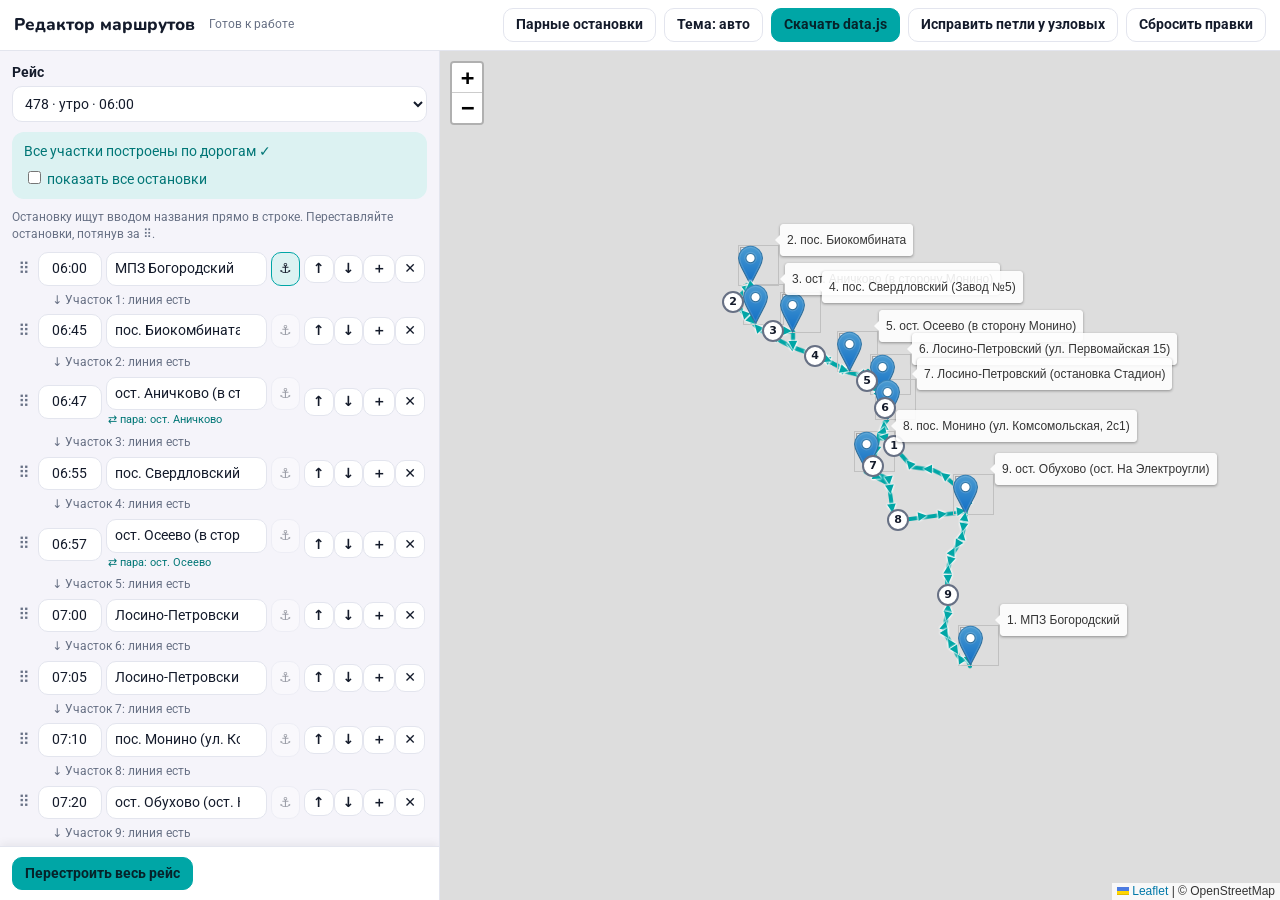
==== commit 6b0d2e27: "Add files via upload" ====
--- a/admin.html
+++ b/admin.html
@@ -1,35 +1,85 @@
 <!doctype html>
-<html lang="ru"><head><meta charset="utf-8">
+<html lang="ru" data-theme="auto"><head><meta charset="utf-8">
 <meta name="viewport" content="width=device-width,initial-scale=1">
 <title>Редактор маршрутов</title>
 <link rel="stylesheet" href="vendor/leaflet/leaflet.css">
 <style>
-*{box-sizing:border-box}body{margin:0;font:14px/1.4 system-ui,Roboto,sans-serif;color:#1c2330;height:100vh;display:flex;flex-direction:column}
-header{display:flex;gap:10px;align-items:center;padding:8px 14px;background:#1e3a8a;color:#fff}header b{font-size:16px}#st{font-size:12px;opacity:.9;flex:1}
-main{flex:1;display:flex;min-height:0}aside{width:430px;overflow:auto;padding:0;border-right:1px solid #d5dbe5;background:#f7f9fc}#map{flex:1}
-button,select,input{font:inherit}button{padding:5px 10px;border:1px solid #b7c1d3;border-radius:6px;background:#fff;cursor:pointer}button:hover{background:#eef3ff}
-button.pri{background:#16a34a;color:#fff;border-color:#16a34a;font-weight:600}header button{border-color:#fff3}
-select{max-width:100%}aside>select{width:100%;padding:6px;margin:4px 0 10px}
-.box{padding:9px 11px;border-radius:8px;margin:0 0 10px;background:#e8f5ec;border:1px solid #b6e0c2}.box.warn{background:#fff3e0;border-color:#f5c98a}.box.sel{background:#fff8e1;border-color:#f59e0b}.box p{margin:4px 0 8px}
-table{width:100%;border-collapse:collapse}td{padding:3px 2px;vertical-align:middle}td select{width:100%;padding:4px}.tm{width:62px;padding:4px;text-align:center}.tm.bad{border-color:#dc2626;background:#fee}
-td.acts{white-space:nowrap}td.acts button{padding:2px 7px}tr.leg td{font-size:12px;padding:0 4px 4px 70px;cursor:pointer;color:#64748b}tr.leg.miss td{color:#dc2626;font-weight:600}tr.leg.cur td{background:#fff8e1}
-.via{background:#f59e0b;border:2px solid #fff;border-radius:50%;box-shadow:0 0 3px #0008;color:#fff;font:700 11px/18px system-ui;text-align:center;cursor:pointer}
+@font-face{font-family:Nunito;font-weight:600;font-display:swap;src:url(vendor/fonts/nunito-cyrillic-600-normal.woff2) format("woff2");unicode-range:U+0301,U+0400-045F,U+0490-0491,U+04B0-04B1,U+2116}
+@font-face{font-family:Nunito;font-weight:600;font-display:swap;src:url(vendor/fonts/nunito-latin-600-normal.woff2) format("woff2");unicode-range:U+0000-00FF,U+0131,U+0152-0153,U+02BB-02BC,U+02C6,U+02DA,U+02DC,U+2000-206F,U+20AC,U+2122,U+2212}
+@font-face{font-family:Nunito;font-weight:700;font-display:swap;src:url(vendor/fonts/nunito-cyrillic-700-normal.woff2) format("woff2");unicode-range:U+0301,U+0400-045F,U+0490-0491,U+04B0-04B1,U+2116}
+@font-face{font-family:Nunito;font-weight:700;font-display:swap;src:url(vendor/fonts/nunito-latin-700-normal.woff2) format("woff2");unicode-range:U+0000-00FF,U+0131,U+0152-0153,U+02BB-02BC,U+02C6,U+02DA,U+02DC,U+2000-206F,U+20AC,U+2122,U+2212}
+@font-face{font-family:Nunito;font-weight:800;font-display:swap;src:url(vendor/fonts/nunito-cyrillic-800-normal.woff2) format("woff2");unicode-range:U+0301,U+0400-045F,U+0490-0491,U+04B0-04B1,U+2116}
+@font-face{font-family:Nunito;font-weight:800;font-display:swap;src:url(vendor/fonts/nunito-latin-800-normal.woff2) format("woff2");unicode-range:U+0000-00FF,U+0131,U+0152-0153,U+02BB-02BC,U+02C6,U+02DA,U+02DC,U+2000-206F,U+20AC,U+2122,U+2212}
+@font-face{font-family:Roboto;font-weight:400;font-display:swap;src:url(vendor/fonts/roboto-cyrillic-400-normal.woff2) format("woff2");unicode-range:U+0301,U+0400-045F,U+0490-0491,U+04B0-04B1,U+2116}
+@font-face{font-family:Roboto;font-weight:400;font-display:swap;src:url(vendor/fonts/roboto-latin-400-normal.woff2) format("woff2");unicode-range:U+0000-00FF,U+0131,U+0152-0153,U+02BB-02BC,U+02C6,U+02DA,U+02DC,U+2000-206F,U+20AC,U+2122,U+2212}
+@font-face{font-family:Roboto;font-weight:500;font-display:swap;src:url(vendor/fonts/roboto-cyrillic-500-normal.woff2) format("woff2");unicode-range:U+0301,U+0400-045F,U+0490-0491,U+04B0-04B1,U+2116}
+@font-face{font-family:Roboto;font-weight:500;font-display:swap;src:url(vendor/fonts/roboto-latin-500-normal.woff2) format("woff2");unicode-range:U+0000-00FF,U+0131,U+0152-0153,U+02BB-02BC,U+02C6,U+02DA,U+02DC,U+2000-206F,U+20AC,U+2122,U+2212}
+@font-face{font-family:Roboto;font-weight:700;font-display:swap;src:url(vendor/fonts/roboto-cyrillic-700-normal.woff2) format("woff2");unicode-range:U+0301,U+0400-045F,U+0490-0491,U+04B0-04B1,U+2116}
+@font-face{font-family:Roboto;font-weight:700;font-display:swap;src:url(vendor/fonts/roboto-latin-700-normal.woff2) format("woff2");unicode-range:U+0000-00FF,U+0131,U+0152-0153,U+02BB-02BC,U+02C6,U+02DA,U+02DC,U+2000-206F,U+20AC,U+2122,U+2212}
+
+/* ---------- цвета ---------- */
+:root{
+  --acc:#00A6A6; --acc-ink:#06232A;
+  --bg:#F5F4FA; --card:#FFFFFF; --raised:#ECEEF5; --ink:#141B2B; --mute:#677084; --line:#E3E5EE;
+  --acc-text:#007676; --acc-soft:#DCF2F2; --warn:#A24A00; --warn-bg:#FFF1E0; --you:#2F6FED; --casing:#FFFFFF;
+  --shadow:0 -8px 28px rgba(20,27,43,.12);
+  --r614:#DE4A30; --r797:#2F6FED; --r478:#7B4FE0; --r566:#D63E8C; --rx:#475569;
+  --head:Nunito,"Segoe UI",system-ui,sans-serif; --body:Roboto,"Segoe UI",system-ui,sans-serif;
+  --tabh:64px; --sheet-h:200px;
+  color-scheme:light;
+}
+:root[data-theme="dark"]{
+  --bg:#0E1629; --card:#1E293B; --raised:#2A3850; --ink:#F1F5F9; --mute:#9AA7BC; --line:#2E3B52;
+  --acc-text:#33C8C8; --acc-soft:#0F3B46; --warn:#F2B66B; --warn-bg:#3A2C17; --you:#5B9BFF; --casing:#0E1629;
+  --shadow:0 -8px 28px rgba(0,0,0,.45);
+  --r614:#F0674E; --r797:#5B9BFF; --r478:#9B7BFF; --r566:#F06AAB;
+  color-scheme:dark;
+}
+@media (prefers-color-scheme:dark){
+  :root[data-theme="auto"]{
+    --bg:#0E1629; --card:#1E293B; --raised:#2A3850; --ink:#F1F5F9; --mute:#9AA7BC; --line:#2E3B52;
+    --acc-text:#33C8C8; --acc-soft:#0F3B46; --warn:#F2B66B; --warn-bg:#3A2C17; --you:#5B9BFF; --casing:#0E1629;
+    --shadow:0 -8px 28px rgba(0,0,0,.45);
+    --r614:#F0674E; --r797:#5B9BFF; --r478:#9B7BFF; --r566:#F06AAB;
+    color-scheme:dark;
+  }
+}
+*{box-sizing:border-box}
+body{margin:0;font:400 14px/1.4 var(--body);color:var(--ink);background:var(--bg);height:100vh;display:flex;flex-direction:column}
+header{display:flex;gap:8px;align-items:center;padding:8px 14px;background:var(--card);border-bottom:1px solid var(--line);flex-wrap:wrap}
+header b{font:800 17px var(--head);margin-right:6px}#st{font-size:12px;color:var(--mute);flex:1;min-width:160px}
+main{flex:1;display:flex;min-height:0}aside{width:440px;overflow:auto;border-right:1px solid var(--line);background:var(--bg)}#map{flex:1}
+button,select,input{font:inherit;color:var(--ink)}
+button{padding:6px 12px;border:1px solid var(--line);border-radius:10px;background:var(--card);cursor:pointer;font-weight:600}button:hover{border-color:var(--acc)}button:disabled{opacity:.45;cursor:default}
+button.pri{background:var(--acc);color:var(--acc-ink);border-color:var(--acc);font-weight:800}
+input,select{background:var(--card);border:1px solid var(--line);border-radius:10px;padding:6px 8px}:focus-visible{outline:2px solid var(--acc);outline-offset:1px}
+#ts{width:100%;padding:8px;margin:4px 0 10px}.in{padding:12px}
+.box{padding:10px 12px;border-radius:12px;margin:0 0 10px;background:var(--acc-soft);color:var(--acc-text)}.box.warn{background:var(--warn-bg);color:var(--warn)}.box.sel{background:var(--card);color:var(--ink);border:1px solid var(--line)}.box p{margin:4px 0 8px}
+table{width:100%;border-collapse:collapse}td{padding:3px 2px;vertical-align:middle}td.sc{width:100%}
+.tm{width:64px;text-align:center;padding:6px 4px}.tm.bad{border-color:#dc2626;background:var(--warn-bg)}
+.sr{display:flex;gap:4px}.sn{width:100%}.hb{padding:2px 7px;opacity:.4}.hb.on{opacity:1;background:var(--acc-soft);border-color:var(--acc)}
+td.acts{white-space:nowrap}td.acts button{padding:3px 8px}.dh{cursor:grab;color:var(--mute);font-size:16px;padding:0 4px;user-select:none}
+tr.dragging{opacity:.3}tr.over-up>td{border-top:3px solid var(--acc)}tr.over-dn>td{border-bottom:3px solid var(--acc)}
+tr.st.dim{opacity:.8}tr.st.hl>td{background:var(--acc-soft)}tr.st.hl>td:first-child,tr.leg.cur>td{border-left:3px solid var(--acc)}
+tr.leg td{font-size:12px;padding:3px 8px 3px 40px;cursor:pointer;color:var(--mute)}tr.leg.miss td{color:#dc2626;font-weight:700}tr.leg.flag td{color:var(--warn);font-weight:700}tr.leg.cur td{background:var(--warn-bg);color:var(--warn);font-weight:700}
+.tg{display:inline-block;font:700 11px/16px var(--head);padding:0 7px;border-radius:9px;margin-bottom:2px;background:var(--card);color:var(--acc-text);border:1px solid var(--acc)}
+.tw{font-size:11px;color:var(--acc-text);margin:2px 0 0 2px}.hint{font-size:12px;color:var(--mute);margin:0 0 6px}
+.bar{position:sticky;bottom:0;display:flex;gap:8px;flex-wrap:wrap;margin:10px -12px -12px;padding:10px 12px;background:var(--card);border-top:1px solid var(--line);box-shadow:0 -3px 8px #0000000f}
+.okb{border-color:var(--acc);color:var(--acc-text);background:var(--acc-soft)}
+.via{background:#7c3aed;border:2px solid #fff;border-radius:50%;box-shadow:0 0 3px #0008;color:#fff;font:700 11px/18px system-ui;text-align:center;cursor:pointer}
 .ar i{display:block;font-style:normal;font-size:15px;line-height:18px;text-align:center;text-shadow:0 0 2px #fff,0 0 2px #fff,0 0 3px #fff}.ar.on i{font-size:20px}
-.lb{background:#fff;border:2px solid #475569;border-radius:50%;font:700 11px/18px system-ui;text-align:center;color:#334155;cursor:pointer}.lb.on{background:#f59e0b;color:#fff;border-color:#fff;box-shadow:0 0 4px #000a}
-tr.hl>td{background:#fff3c4}tr.leg.cur td{background:#fde68a;border-left:5px solid #f59e0b;font-weight:700;color:#92400e}
-.via{background:#7c3aed}
-tr.st.dim{opacity:.45}tr.st.hl>td{background:#fff3c4}tr.st.hl>td:first-child,tr.leg.cur>td{border-left:6px solid #f59e0b}
-tr.leg td{padding:3px 8px 3px 40px}tr.leg.flag td{color:#b45309;font-weight:600}tr.leg.cur td{background:#f59e0b;color:#fff;font-size:13px;padding:6px 8px 6px 40px}
-.tg{display:inline-block;font:700 11px/16px system-ui;padding:0 7px;border-radius:9px;color:#fff;margin-bottom:2px}.tg.s{background:#16a34a}.tg.e{background:#334155}
-.dh{cursor:grab;color:#94a3b8;font-size:16px;padding:0 4px;user-select:none}tr.dragging{opacity:.3}tr.over-up>td{border-top:3px solid #7c3aed}tr.over-dn>td{border-bottom:3px solid #7c3aed}
-td.sc{width:100%}.sn{width:100%;padding:5px;border:1px solid #b7c1d3;border-radius:6px}.sr{display:flex;gap:4px}.hb{padding:2px 7px;opacity:.4}.hb.on{opacity:1;background:#e0e7ff;border-color:#818cf8}.hint{font-size:12px;color:#64748b;margin:0 0 6px}
-.in{padding:12px}.bar{position:sticky;bottom:0;display:flex;gap:8px;flex-wrap:wrap;margin:10px -12px -12px;padding:10px 12px;background:#fff;border-top:1px solid #d5dbe5;box-shadow:0 -3px 8px #0000000f}
-tr.st.dim{opacity:.8}tr.st.hl>td{background:#fffaf0}tr.st.hl>td:first-child,tr.leg.cur>td{border-left:3px solid #f59e0b}
-tr.leg.cur td{background:#fffaf0;color:#92400e;font-size:12px;font-weight:600;padding:3px 8px 3px 40px}
-.tg.s,.tg.e{background:#fff;color:#92400e;border:1px solid #e9c46a;font-weight:600}.box.sel{border-color:#f0dcae}.okb{border-color:#16a34a;color:#166534;background:#f0fdf4}
+.lb{background:var(--card);border:2px solid var(--mute);border-radius:50%;font:700 11px/18px system-ui;text-align:center;color:var(--ink);cursor:pointer}.lb.on{background:#f59e0b;color:#fff;border-color:#fff;box-shadow:0 0 4px #000a}
+.md{position:fixed;inset:0;background:#0007;display:flex;align-items:center;justify-content:center;z-index:2000}.md[hidden]{display:none}
+.mc{background:var(--card);border-radius:16px;padding:16px;width:min(580px,94vw);max-height:84vh;overflow:auto;box-shadow:0 10px 40px #0006}
+.mh{display:flex;justify-content:space-between;align-items:center;margin-bottom:6px}.mh b{font:800 17px var(--head)}
+.tr2{display:flex;gap:6px;margin:6px 0 14px}.tr2 input{flex:1;min-width:0}.tr{display:flex;gap:8px;align-items:center;justify-content:space-between;padding:6px 0;border-bottom:1px solid var(--line)}.mc>b{display:block;margin:12px 0 2px}
+#map .leaflet-tile-pane{filter:saturate(.45) contrast(.94) brightness(1.03) hue-rotate(-8deg)}
+:root[data-theme="dark"] #map .leaflet-tile-pane{filter:invert(1) hue-rotate(196deg) saturate(.55) brightness(.78) contrast(.92)}
+@media (prefers-color-scheme:dark){:root[data-theme="auto"] #map .leaflet-tile-pane{filter:invert(1) hue-rotate(196deg) saturate(.55) brightness(.78) contrast(.92)}}
 @media(max-width:800px){main{flex-direction:column}aside{width:100%;height:50%}}
 </style></head><body>
-<header><b>Редактор маршрутов</b><span id="st">Готов к работе</span><button id="dl" class="pri">Скачать data.js</button><button id="fh" title="Перестроить линии, которые начинаются или заканчиваются на узловых остановках (⚓)">Исправить петли у узловых</button><button id="rs">Сбросить правки</button></header>
+<header><b>Редактор маршрутов</b><span id="st">Готов к работе</span><button id="tw">Парные остановки</button><button id="th">Тема</button><button id="dl" class="pri">Скачать data.js</button><button id="fh" title="Перестроить линии, которые начинаются или заканчиваются на узловых остановках (⚓)">Исправить петли у узловых</button><button id="rs">Сбросить правки</button></header>
+<div class="md" id="md" hidden></div>
 <main><aside id="side"></aside><div id="map"></div></main>
 <script src="vendor/leaflet/leaflet.js"></script>
 <script src="data.js"></script>
@@ -39,6 +89,7 @@
 try{const d=JSON.parse(localStorage.getItem(KEY)||"null");if(d&&d.trips)D=d}catch(e){}
 D.okLegs=D.okLegs||[];
 let ti=0,sel=null,showAll=false,place=null,onlyOne=false;
+const cv=n=>getComputedStyle(document.documentElement).getPropertyValue(n).trim();
 const $=id=>document.getElementById(id),esc=s=>String(s).replace(/[&<>"]/g,c=>({"&":"&amp;","<":"&lt;",">":"&gt;",'"':"&quot;"}[c]));
 const stop=n=>D.stops.find(s=>s.name===n),has=s=>s&&s.lat!=null,pk=(a,b)=>a+"→"+b;
 let tm;const say=m=>{$("st").textContent=m;clearTimeout(tm);tm=setTimeout(()=>{if($("st").textContent===m)$("st").textContent=""},6000)};
@@ -62,9 +113,9 @@
     return[ll[i-1][0]+(ll[i][0]-ll[i-1][0])*f,ll[i-1][1]+(ll[i][1]-ll[i-1][1])*f,brg(ll[i-1],ll[i])]})}
 function draw(fit){
   lg.clearLayers();const t=D.trips[ti],ns=t.stops.map(s=>s.stop),pts=[],ks=legs(t),sa=sel?sel.split("→"):[];
-  const paint=(k)=>{const[a,b]=k.split("→"),A=stop(a),B=stop(b),g=D.geom[k],ok=!!g,ll=ok?g:[[A.lat,A.lon],[B.lat,B.lon]],on=k===sel,col=on?"#f59e0b":ok?"#2563eb":"#dc2626",op=sel&&!on?.35:1;
+  const paint=(k)=>{const[a,b]=k.split("→"),A=stop(a),B=stop(b),g=D.geom[k],ok=!!g,ll=ok?g:[[A.lat,A.lon],[B.lat,B.lon]],on=k===sel,col=on?"#f59e0b":ok?cv("--acc"):"#dc2626",op=sel&&!on?.35:1;
     if(sel&&!on&&onlyOne)return;
-    if(on)L.polyline(ll,{color:"#fff",weight:13,opacity:.95,interactive:false}).addTo(lg);
+    if(on)L.polyline(ll,{color:cv("--casing"),weight:13,opacity:.95,interactive:false}).addTo(lg);
     L.polyline(ll,{color:col,weight:on?7:4,opacity:op,dashArray:ok?null:"8 8",interactive:!sel,bubblingMouseEvents:false}).on("click",()=>{sel=k;render();draw()}).addTo(lg);
     along(ll,on?350:800).forEach(p=>L.marker([p[0],p[1]],{icon:L.divIcon({className:"ar"+(on?" on":""),html:`<i style="transform:rotate(${p[2]}deg);color:${col}">▲</i>`,iconSize:[20,20]}),interactive:false,keyboard:false,opacity:op}).addTo(lg));
     const m=along(ll,1,.5)[0];
@@ -95,7 +146,7 @@
     const tg=(hs.has(i)?'<span class="tg s">начало участка</span> ':"")+(he.has(i)?'<span class="tg e">конец участка</span>':"");
     rows+=`<tr class="st ${hs.has(i)||he.has(i)?"hl":sel?"dim":""}" data-i="${i}"><td><span class="dh" draggable="true" data-i="${i}" title="Потяните, чтобы переставить остановку">⠿</span></td>
     <td><input class="tm" data-i="${i}" value="${s.time||""}" placeholder="по треб." title="Время ЧЧ:ММ. Пусто — «при наличии пассажиров»"></td>
-    <td class="sc">${tg}<div class="sr"><input class="sn" list="stl" data-i="${i}" value="${esc(s.stop)}" placeholder="Начните вводить название" title="Нажмите и начните вводить название — список отфильтруется"><button class="hb ${isHub(s.stop)?"on":""}" data-a="hub" data-i="${i}" title="⚓ Узловая остановка (МПЗ, РЦ): общая для всех маршрутов, автобус подъезжает и уезжает с любой стороны без петель">⚓</button></div></td>
+    <td class="sc">${tg}<div class="sr"><input class="sn" list="stl" data-i="${i}" value="${esc(s.stop)}" placeholder="Начните вводить название" title="Нажмите и начните вводить название — список отфильтруется"><button class="hb ${isHub(s.stop)?"on":""}" data-a="hub" data-i="${i}" title="⚓ Узловая остановка (МПЗ, РЦ): общая для всех маршрутов, автобус подъезжает и уезжает с любой стороны без петель">⚓</button></div>${twNames(s.stop).length?`<div class="tw">⇄ пара: ${twNames(s.stop).map(esc).join(", ")}</div>`:""}</td>
     <td class="acts"><button data-a="up" data-i="${i}" title="Выше">↑</button><button data-a="dn" data-i="${i}" title="Ниже">↓</button><button data-a="ins" data-i="${i}" title="Добавить остановку после этой">＋</button><button data-a="del" data-i="${i}" title="Удалить">✕</button></td></tr>`;
     if(i<ns.length-1&&s.stop!==ns[i+1].stop){const k=pk(s.stop,ns[i+1].stop),ok=!!D.geom[k],ready=has(stop(s.stop))&&has(stop(ns[i+1].stop)),n=ks.indexOf(k)+1,fg=ok&&sus(k);
       rows+=`<tr class="leg ${ok?"":"miss"} ${fg?"flag":""} ${k===sel?"cur":""}" data-k="${esc(k)}"><td colspan="4">${!ready?"⚠ нет места на карте":k===sel?"▸ Участок "+n+" — "+(ok?"линия есть":"нет линии")+" (выбран)":"↓ Участок "+n+": "+(ok?(fg?"⚠ проверьте — возможен крюк":rawSus(k)?"линия есть ✓ крюк подтверждён":"линия есть"):"НЕТ линии (пунктир)")}</td></tr>`}});
@@ -172,5 +223,38 @@
   const a=document.createElement("a");a.href=URL.createObjectURL(new Blob(["window.BUS_DATA = "+JSON.stringify(D)+";\n"],{type:"text/javascript"}));a.download="data.js";a.click();
   say("Файл data.js скачан. Замените им старый data.js на сайте.")};
 $("rs").onclick=()=>{if(confirm("Отменить все правки и вернуть данные из data.js?")){try{localStorage.removeItem(KEY)}catch(e){}location.reload()}};
+
+/* ---- тема и парные остановки ---- */
+let TH="auto";try{TH=localStorage.getItem("busadmin.theme")||"auto"}catch(e){}
+const THN={auto:"авто",light:"светлая",dark:"тёмная"};
+const applyTh=()=>{document.documentElement.dataset.theme=TH;try{localStorage.setItem("busadmin.theme",TH)}catch(e){}$("th").textContent="Тема: "+THN[TH]};
+$("th").onclick=()=>{TH=TH==="auto"?"light":TH==="light"?"dark":"auto";applyTh();draw()};
+const twNames=n=>{const x=stop(n);return x&&x.twin!=null?D.stops.filter(y=>y.twin===x.twin&&y.name!==n).map(y=>y.name):[]};
+let twSug=[];
+function twLink(a,b){const A=stop(a),B=stop(b);if(!A||!B||A===B)return say("Выберите две разные остановки из списка");
+  const ga=A.twin,gb=B.twin;
+  if(ga!=null&&gb!=null&&ga!==gb)D.stops.forEach(x=>{if(x.twin===gb)x.twin=ga});
+  else if(ga!=null)B.twin=ga;else if(gb!=null)A.twin=gb;
+  else{const id=Math.max(-1,...D.stops.map(x=>x.twin==null?-1:x.twin))+1;A.twin=id;B.twin=id}
+  save();twRender();render();say("Остановки связаны в пару")}
+function twRender(){
+  const g={};D.stops.forEach(x=>{if(x.twin!=null)(g[x.twin]=g[x.twin]||[]).push(x.name)});
+  const W=new Set(["в","сторону","со","стороны","ост","пос","ст","центра"]),tk=n=>new Set((n.toLowerCase().match(/[а-яёa-z0-9]+/g)||[]).filter(w=>!W.has(w))),xs=D.stops.filter(has);
+  twSug=[];for(let i=0;i<xs.length&&twSug.length<20;i++)for(let j=i+1;j<xs.length;j++){const a=xs[i],b=xs[j];if(a.twin!=null&&a.twin===b.twin)continue;
+    if(dist([a.lat,a.lon],[b.lat,b.lon])>150)continue;const ta=tk(a.name);if(![...tk(b.name)].some(w=>ta.has(w)))continue;twSug.push([a.name,b.name])}
+  const ks=Object.keys(g);
+  $("md").innerHTML=`<div class="mc"><div class="mh"><b>Парные остановки</b><button data-a="x">✕</button></div>
+  <p class="hint">Парные — две остановки в одном месте, на разных сторонах дороги (например, «Истомкино» и «Истомкино в сторону Ногинска»). Приложение само выберет нужную по направлению поездки и не покажет дубль на карте.</p>
+  <datalist id="stl2">${D.stops.map(x=>`<option value="${esc(x.name)}">`).join("")}</datalist>
+  <div class="tr2"><input id="tw1" list="stl2" placeholder="Первая остановка"><input id="tw2" list="stl2" placeholder="Вторая остановка"><button class="pri" data-a="add">Связать</button></div>
+  ${twSug.length?`<b>Похоже на пары (до 150 м друг от друга)</b>`+twSug.map(([a,b],i)=>`<div class="tr"><span>${esc(a)} ⇄ ${esc(b)}</span><button data-a="sg" data-i="${i}">Связать</button></div>`).join(""):""}
+  <b>Уже связаны (${ks.length})</b>${ks.map(k=>`<div class="tr"><span>${g[k].map(esc).join(" ⇄ ")}</span><button data-a="un" data-k="${k}">Разъединить</button></div>`).join("")||'<p class="hint">Пока нет</p>'}</div>`}
+$("tw").onclick=()=>{$("md").hidden=false;twRender()};
+$("md").addEventListener("click",e=>{if(e.target===$("md"))return $("md").hidden=true;const b=e.target.closest("button");if(!b)return;const a=b.dataset.a;
+  if(a==="x")$("md").hidden=true;
+  else if(a==="add")twLink($("tw1").value.trim(),$("tw2").value.trim());
+  else if(a==="sg"){const q=twSug[+b.dataset.i];if(q)twLink(q[0],q[1])}
+  else if(a==="un"){D.stops.forEach(x=>{if(String(x.twin)===b.dataset.k)delete x.twin});save();twRender();render()}});
+applyTh();
 render();draw(true);
 </script></body></html>
